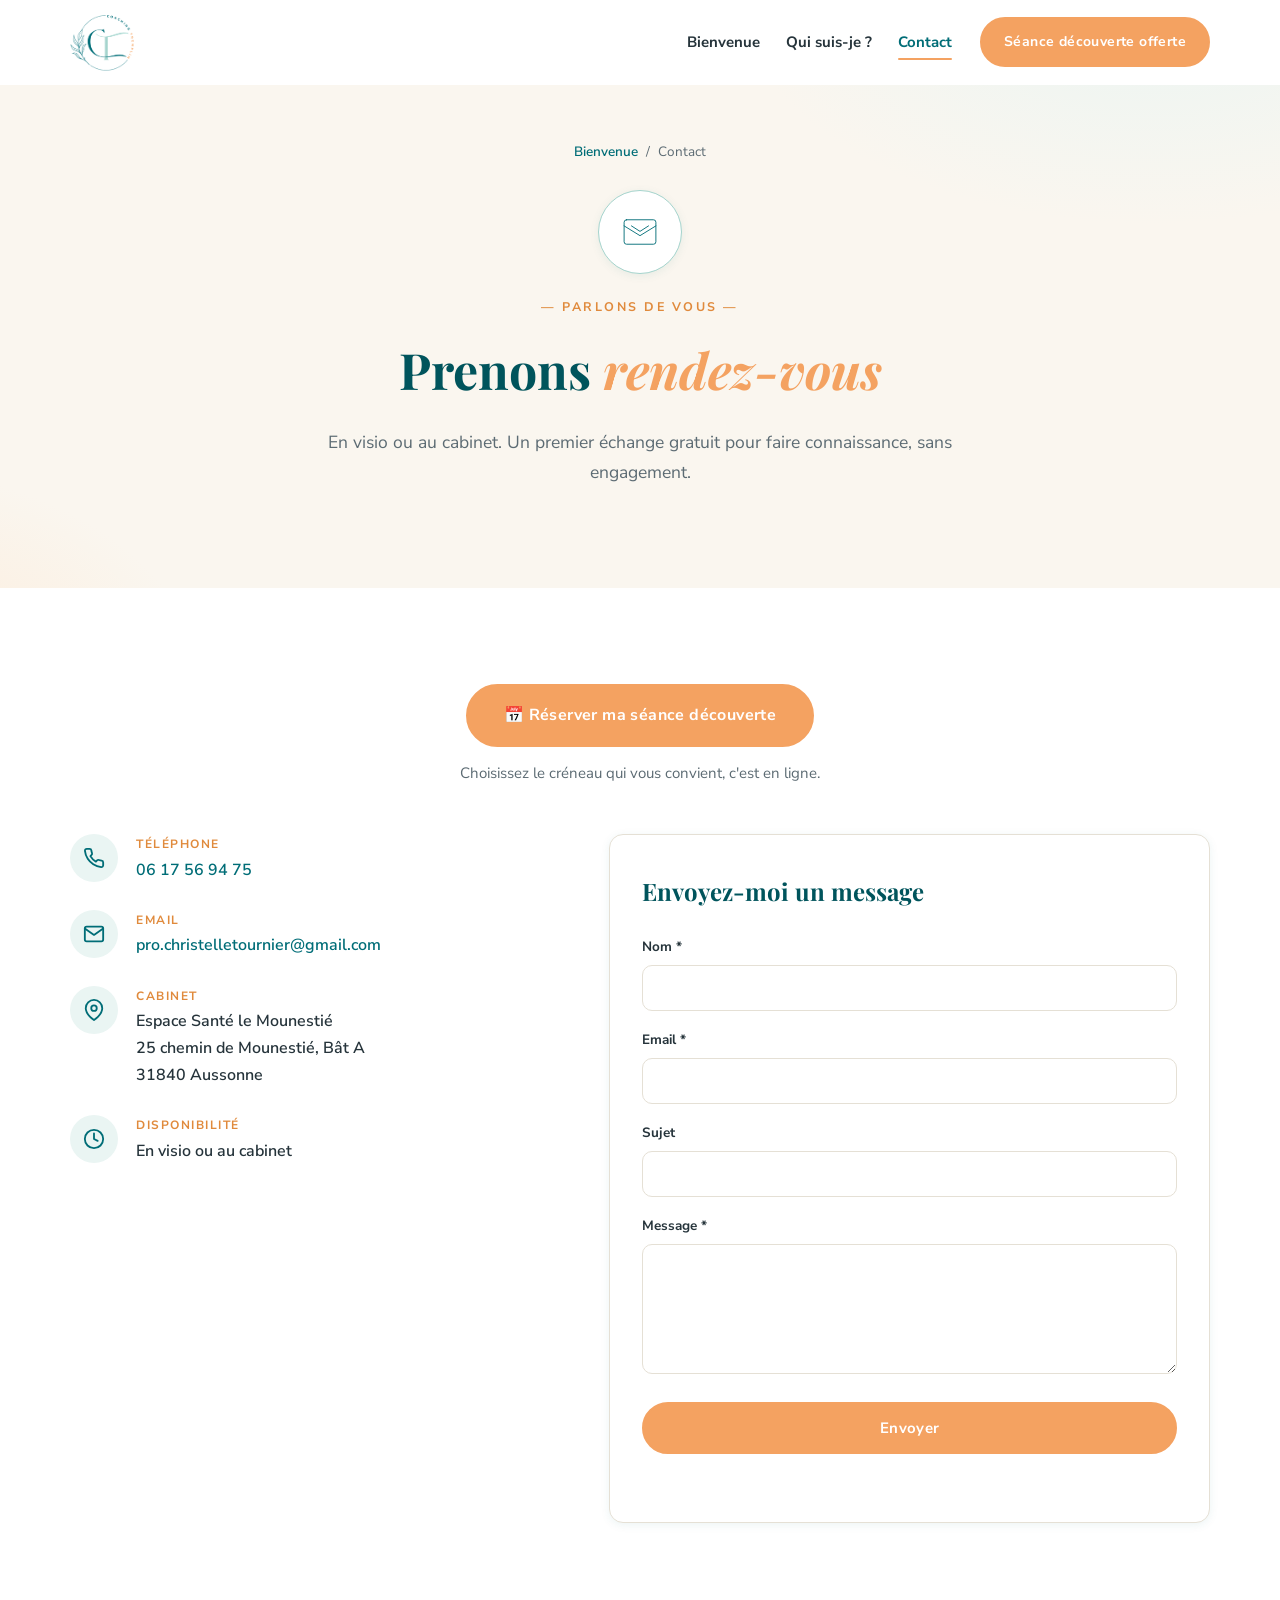
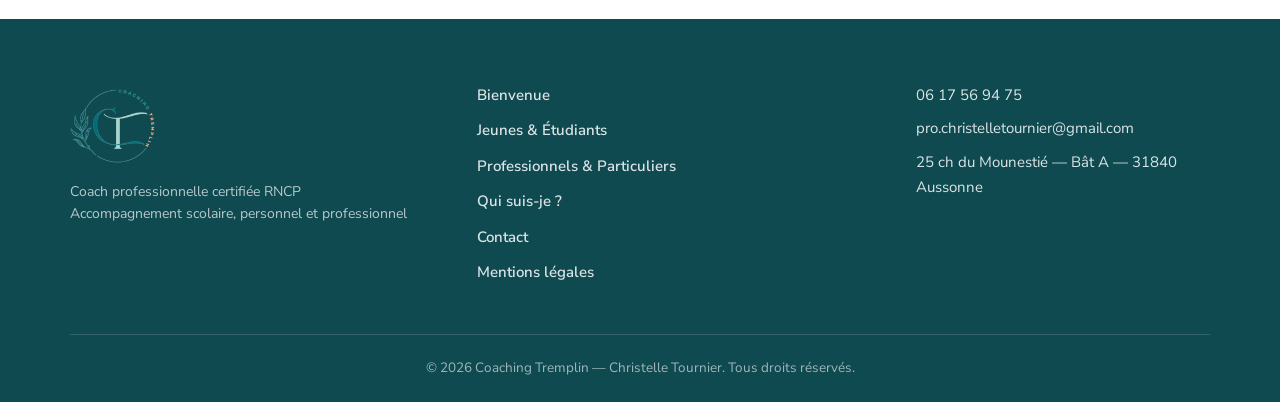
==== contact.html @ 3788119f "Add files via upload" ====
<!DOCTYPE html>
<html lang="fr">
<head>
    <meta charset="UTF-8">
    <meta name="viewport" content="width=device-width, initial-scale=1.0">
    <title>Contact — Coaching Tremplin</title>
    <meta name="description" content="Contactez Christelle Tournier, coach professionnelle certifiée EMCC : téléphone, email, cabinet à Aussonne (Espace Santé le Mounestié) ou visio. Séance découverte gratuite de 30 min.">
    <link rel="stylesheet" href="css/style.css">
    <link rel="preconnect" href="https://fonts.googleapis.com">
    <link rel="preconnect" href="https://fonts.gstatic.com" crossorigin>
    <link href="https://fonts.googleapis.com/css2?family=Playfair+Display:ital,wght@0,400;0,600;0,700;1,400&family=Great+Vibes&family=Nunito+Sans:wght@300;400;600;700&display=swap" rel="stylesheet">
    <link rel="icon" type="image/png" href="images/logo.png">
</head>
<body>

    <!-- ===== HEADER ===== -->
    <header class="header" id="header">
        <div class="container header__inner">
            <a href="index.html" class="header__logo">
                <img src="images/logo.png" alt="Logo Coaching Tremplin" class="header__logo-img">
            </a>
            <nav class="nav" id="nav" aria-label="Navigation principale">
                <ul class="nav__list">
                    <li><a href="index.html" class="nav__link">Bienvenue</a></li>
                    <!--
                    <li class="nav__item has-dropdown">
                        <a href="#" class="nav__link nav__link--dd" aria-haspopup="true">Accompagnements ▾</a>
                        <ul class="dropdown">
                            <li><a href="jeunes-etudiants.html" class="dropdown__link">Jeunes &amp; Étudiants</a></li>
                            <li><a href="professionnels-particuliers.html" class="dropdown__link">Professionnels &amp; Particuliers</a></li>
                        </ul>
                    </li>
                    -->
                    <li><a href="index.html#apropos" class="nav__link">Qui suis-je ?</a></li>
                    <li><a href="contact.html" class="nav__link nav__link--active">Contact</a></li>
                </ul>
                <a href="https://calendly.com/christelletournier-accompagnement/seance-decouverte" class="btn btn--primary nav__cta" target="_blank" rel="noopener">Séance découverte offerte</a>
            </nav>
            <button class="header__burger" id="burger" aria-label="Menu">
                <span></span><span></span><span></span>
            </button>
        </div>
    </header>

    <!-- ===== PAGE HERO ===== -->
    <section class="page-hero">
        <div class="container">
            <nav class="breadcrumbs" aria-label="Vous êtes ici">
                <a href="index.html">Bienvenue</a>
                <span>/</span>
                <span>Contact</span>
            </nav>
            <div class="page-hero__icon">
                <svg viewBox="0 0 72 72" fill="none" stroke="currentColor" stroke-width="1.5" stroke-linecap="round" stroke-linejoin="round">
                    <path d="M22 26l14 9 14-9"/>
                    <rect x="10" y="16" width="52" height="40" rx="4"/>
                    <path d="M10 26l26 16 26-16"/>
                </svg>
            </div>
            <p class="page-hero__label">— Parlons de vous —</p>
            <h1 class="page-hero__title">Prenons <em>rendez-vous</em></h1>
            <p class="page-hero__subtitle">
                En visio ou au cabinet. Un premier échange gratuit pour faire connaissance, sans engagement.
            </p>
        </div>
    </section>

    <!-- ===== CONTACT ===== -->
    <section class="contact section">
        <div class="container">
            <div style="text-align:center;margin-bottom:48px">
                <a href="https://calendly.com/christelletournier-accompagnement/seance-decouverte" class="btn btn--primary btn--lg" target="_blank" rel="noopener">📅 Réserver ma séance découverte</a>
                <p class="contact__hint">Choisissez le créneau qui vous convient, c'est en ligne.</p>
            </div>

            <div class="contact__grid">
                <div class="contact__info">
                    <div class="contact__item">
                        <div class="contact__icon">
                            <svg viewBox="0 0 24 24" fill="none" stroke="currentColor" stroke-width="2" stroke-linecap="round" stroke-linejoin="round">
                                <path d="M22 16.92v3a2 2 0 0 1-2.18 2 19.8 19.8 0 0 1-8.63-3.07 19.5 19.5 0 0 1-6-6 19.8 19.8 0 0 1-3.07-8.67A2 2 0 0 1 4.11 2h3a2 2 0 0 1 2 1.72 12.8 12.8 0 0 0 .7 2.81 2 2 0 0 1-.45 2.11L8.09 9.91a16 16 0 0 0 6 6l1.27-1.27a2 2 0 0 1 2.11-.45 12.8 12.8 0 0 0 2.81.7A2 2 0 0 1 22 16.92z"/>
                            </svg>
                        </div>
                        <div>
                            <p class="contact__label">Téléphone</p>
                            <p class="contact__value"><a href="tel:+33617569475">06 17 56 94 75</a></p>
                        </div>
                    </div>
                    <div class="contact__item">
                        <div class="contact__icon">
                            <svg viewBox="0 0 24 24" fill="none" stroke="currentColor" stroke-width="2" stroke-linecap="round" stroke-linejoin="round">
                                <path d="M4 4h16c1.1 0 2 .9 2 2v12c0 1.1-.9 2-2 2H4c-1.1 0-2-.9-2-2V6c0-1.1.9-2 2-2z"/>
                                <polyline points="22,6 12,13 2,6"/>
                            </svg>
                        </div>
                        <div>
                            <p class="contact__label">Email</p>
                            <p class="contact__value"><a href="mailto:pro.christelletournier@gmail.com">pro.christelletournier@gmail.com</a></p>
                        </div>
                    </div>
                    <div class="contact__item">
                        <div class="contact__icon">
                            <svg viewBox="0 0 24 24" fill="none" stroke="currentColor" stroke-width="2" stroke-linecap="round" stroke-linejoin="round">
                                <path d="M21 10c0 7-9 13-9 13s-9-6-9-13a9 9 0 0 1 18 0z"/>
                                <circle cx="12" cy="10" r="3"/>
                            </svg>
                        </div>
                        <div>
                            <p class="contact__label">Cabinet</p>
                            <p class="contact__value">Espace Santé le Mounestié</p>
                            <p class="contact__value">25 chemin de Mounestié, Bât A</p>
                            <p class="contact__value">31840 Aussonne</p>
                        </div>
                    </div>
                    <div class="contact__item">
                        <div class="contact__icon">
                            <svg viewBox="0 0 24 24" fill="none" stroke="currentColor" stroke-width="2" stroke-linecap="round" stroke-linejoin="round">
                                <circle cx="12" cy="12" r="10"/>
                                <path d="M12 6v6l4 2"/>
                            </svg>
                        </div>
                        <div>
                            <p class="contact__label">Disponibilité</p>
                            <p class="contact__value">En visio ou au cabinet</p>
                        </div>
                    </div>
                </div>

                <form class="contact__form" id="contactForm" novalidate>
                    <h3 class="form__title">Envoyez-moi un message</h3>
                    <div class="form__group">
                        <label for="name" class="form__label">Nom *</label>
                        <input type="text" id="name" class="form__input" required>
                    </div>
                    <div class="form__group">
                        <label for="email" class="form__label">Email *</label>
                        <input type="email" id="email" class="form__input" required>
                    </div>
                    <div class="form__group">
                        <label for="subject" class="form__label">Sujet</label>
                        <input type="text" id="subject" class="form__input">
                    </div>
                    <div class="form__group">
                        <label for="message" class="form__label">Message *</label>
                        <textarea id="message" class="form__textarea" rows="5" required></textarea>
                    </div>
                    <button type="submit" class="btn btn--primary btn--full">Envoyer</button>
                    <p class="form__footnote" id="formMessage"></p>
                </form>
            </div>
        </div>
    </section>

    <!-- ===== FOOTER ===== -->
    <footer class="footer">
        <div class="container footer__inner">
            <div class="footer__brand">
                <img src="images/logo.png" alt="Logo Coaching Tremplin" class="footer__logo">
                <p class="footer__tag">Coach professionnelle certifiée RNCP<br>Accompagnement scolaire, personnel et professionnel</p>
            </div>
            <nav class="footer__nav" aria-label="Navigation pied de page">
                <a href="index.html">Bienvenue</a>
                <a href="jeunes-etudiants.html">Jeunes &amp; Étudiants</a>
                <a href="professionnels-particuliers.html">Professionnels &amp; Particuliers</a>
                <a href="index.html#apropos">Qui suis-je ?</a>
                <a href="contact.html">Contact</a>
                <a href="mentions-legales.html">Mentions légales</a>
            </nav>
            <div class="footer__contact">
                <p><a href="tel:+33617569475">06 17 56 94 75</a></p>
                <p><a href="mailto:pro.christelletournier@gmail.com">pro.christelletournier@gmail.com</a></p>
                <p>25 ch du Mounestié — Bât A — 31840 Aussonne</p>
            </div>
        </div>
        <div class="container footer__bottom">
            <p class="footer__copy">© 2026 Coaching Tremplin — Christelle Tournier. Tous droits réservés.</p>
        </div>
    </footer>

    <script src="js/script.js"></script>
</body>
</html>
---- css/style.css ----
/* ============================================
   Coaching Tremplin — Christelle Tournier
   v2 — Identité de marque (logo + signature email)
   Palette: teal #006D77 · peach #F4A261 · mint #A5D4CD
   Typo: Playfair Display (serif) + Great Vibes (script) + Nunito Sans (sans)
   ============================================ */

:root {
    --teal: #006D77;
    --teal-dark: #00545C;
    --teal-soft: #E3F1EF;
    --peach: #F4A261;
    --peach-dark: #E08A3C;
    --peach-soft: #FDEBD8;
    --mint: #A5D4CD;
    --mint-soft: #EAF5F3;
    --cream: #FAF6EF;
    --white: #FFFFFF;
    --ink: #26343B;
    --muted: #5C6B73;
    --border: #E5E0D5;

    --font-serif: 'Playfair Display', Georgia, serif;
    --font-script: 'Great Vibes', cursive;
    --font-sans: 'Nunito Sans', 'Inter', Arial, sans-serif;

    --shadow-sm: 0 2px 10px rgba(0, 109, 119, 0.08);
    --shadow-md: 0 8px 30px rgba(0, 109, 119, 0.12);
    --radius: 14px;
}

/* ---------- Reset / Base ---------- */
*, *::before, *::after { box-sizing: border-box; margin: 0; padding: 0; }

html { scroll-behavior: smooth; }

body {
    font-family: var(--font-sans);
    font-size: 17px;
    line-height: 1.7;
    color: var(--ink);
    background: var(--white);
    -webkit-font-smoothing: antialiased;
}

img { max-width: 100%; display: block; }
a { color: var(--teal); text-decoration: none; transition: color .2s ease; }
a:hover { color: var(--peach-dark); }
ul { list-style: none; }

.container {
    width: min(1140px, 92%);
    margin-inline: auto;
}

.section { padding: 96px 0; }
.section--cream { background: var(--cream); }

/* ---------- Typographie de section ---------- */
.section__kicker {
    font-size: 13px;
    font-weight: 700;
    letter-spacing: 3px;
    text-transform: uppercase;
    color: var(--peach-dark);
    margin-bottom: 12px;
}

.section__title {
    font-family: var(--font-serif);
    font-size: clamp(30px, 4vw, 42px);
    font-weight: 600;
    line-height: 1.25;
    color: var(--teal-dark);
    margin-bottom: 16px;
    text-align: center;
}

.section__title--left { text-align: left; }

.section__title--big {
    font-family: var(--font-serif);
    font-size: clamp(26px, 3.4vw, 38px);
    font-weight: 600;
    line-height: 1.3;
    color: var(--teal-dark);
    margin-bottom: 16px;
    text-align: center;
}

.section__desc {
    max-width: 720px;
    margin: 0 auto 40px;
    text-align: center;
    color: var(--muted);
}

.accent, .section__title em, .section__title--big .accent {
    font-style: italic;
    color: var(--peach);
}

/* ---------- Boutons ---------- */
.btn {
    display: inline-block;
    padding: 14px 28px;
    border-radius: 999px;
    font-family: var(--font-sans);
    font-size: 15px;
    font-weight: 700;
    letter-spacing: .4px;
    text-align: center;
    cursor: pointer;
    border: 2px solid transparent;
    transition: all .25s ease;
}

.btn--primary {
    background: var(--peach);
    color: var(--white);
    border-color: var(--peach);
}
.btn--primary:hover { background: var(--peach-dark); border-color: var(--peach-dark); color: var(--white); transform: translateY(-2px); box-shadow: 0 8px 20px rgba(244, 162, 97, .35); }

.btn--outline {
    background: transparent;
    color: var(--teal);
    border-color: var(--teal);
}
.btn--outline:hover { background: var(--teal); color: var(--white); transform: translateY(-2px); }

.btn--ghost {
    background: transparent;
    color: var(--teal-dark);
    border-color: var(--teal);
}
.btn--ghost:hover { background: var(--mint-soft); color: var(--peach-dark); border-color: var(--peach-dark); }

.btn--light {
    background: var(--white);
    color: var(--teal-dark);
    border-color: var(--white);
}
.btn--light:hover { background: var(--peach); border-color: var(--peach); color: var(--white); transform: translateY(-2px); }

.btn--lg { padding: 16px 36px; font-size: 16px; }
.btn--full { width: 100%; }

/* ---------- Badges ---------- */
.badge {
    display: inline-block;
    padding: 8px 16px;
    border-radius: 999px;
    background: var(--mint-soft);
    color: var(--teal-dark);
    font-size: 14px;
    font-weight: 600;
    border: 1px solid var(--mint);
}

/* ============================================
   HEADER / NAV
   ============================================ */
.header {
    position: sticky;
    top: 0;
    z-index: 100;
    background: rgba(255, 255, 255, .96);
    backdrop-filter: blur(8px);
    border-bottom: 1px solid transparent;
    transition: box-shadow .3s ease, border-color .3s ease;
}

.header--scrolled {
    border-bottom-color: var(--border);
    box-shadow: 0 4px 20px rgba(38, 52, 59, .06);
}

.header__inner {
    display: flex;
    align-items: center;
    justify-content: space-between;
    gap: 24px;
    height: 84px;
}

.header__logo-img { height: 64px; width: auto; }

.nav {
    display: flex;
    align-items: center;
    gap: 28px;
}

.nav__list {
    display: flex;
    align-items: center;
    gap: 26px;
}

.nav__link {
    position: relative;
    font-size: 15px;
    font-weight: 700;
    color: var(--ink);
    padding: 8px 0;
}
.nav__link:hover { color: var(--teal); }
.nav__link--active { color: var(--teal); }
.nav__link--active::after {
    content: '';
    position: absolute;
    left: 0; right: 0; bottom: 0;
    height: 2px;
    border-radius: 2px;
    background: var(--peach);
}

/* Dropdown */
.nav__item { position: relative; }
.dropdown {
    position: absolute;
    top: 100%;
    left: 50%;
    transform: translateX(-50%) translateY(8px);
    min-width: 260px;
    background: var(--white);
    border: 1px solid var(--border);
    border-radius: 12px;
    box-shadow: var(--shadow-md);
    padding: 10px;
    opacity: 0;
    visibility: hidden;
    transition: all .25s ease;
    z-index: 50;
}
.has-dropdown:hover .dropdown,
.has-dropdown:focus-within .dropdown {
    opacity: 1;
    visibility: visible;
    transform: translateX(-50%) translateY(4px);
}
.dropdown__link {
    display: block;
    padding: 10px 14px;
    border-radius: 8px;
    font-size: 15px;
    font-weight: 600;
    color: var(--ink);
}
.dropdown__link:hover { background: var(--mint-soft); color: var(--teal); }

.nav__cta { padding: 11px 22px; font-size: 14px; }

/* Burger */
.header__burger {
    display: none;
    flex-direction: column;
    gap: 5px;
    background: none;
    border: none;
    cursor: pointer;
    padding: 6px;
}
.header__burger span {
    width: 26px;
    height: 2.5px;
    background: var(--teal);
    border-radius: 3px;
    transition: all .3s ease;
}
.header__burger.active span:nth-child(1) { transform: translateY(7.5px) rotate(45deg); }
.header__burger.active span:nth-child(2) { opacity: 0; }
.header__burger.active span:nth-child(3) { transform: translateY(-7.5px) rotate(-45deg); }

/* ============================================
   HERO
   ============================================ */
.hero {
    position: relative;
    padding: 72px 0 96px;
    background:
        radial-gradient(900px 500px at 85% -10%, var(--mint-soft) 0%, transparent 60%),
        radial-gradient(700px 500px at -10% 110%, var(--peach-soft) 0%, transparent 55%),
        var(--cream);
    overflow: hidden;
}

.hero__inner {
    display: grid;
    grid-template-columns: 1.15fr .85fr;
    align-items: center;
    gap: 56px;
}

.hero__location {
    grid-column: 1 / -1;
    text-align: center;
    font-family: var(--font-serif);
    font-size: clamp(30px, 4vw, 42px);
    font-weight: 600;
    color: var(--teal-dark);
    margin-top: 24px;
}

.hero__script {
    font-family: var(--font-script);
    font-size: clamp(44px, 6vw, 64px);
    color: var(--peach);
    line-height: 1.1;
    margin-bottom: 4px;
}

.hero__title {
    font-family: var(--font-serif);
    font-size: clamp(38px, 5.4vw, 58px);
    font-weight: 700;
    line-height: 1.12;
    color: var(--teal-dark);
    margin-bottom: 20px;
}
.hero__title em { font-style: italic; color: var(--peach); }

.hero__lead {
    font-size: 18px;
    color: var(--muted);
    margin-bottom: 18px;
}

.hero__slogan {
    font-size: 12.5px;
    font-weight: 700;
    letter-spacing: 2.5px;
    text-transform: uppercase;
    color: var(--teal);
    margin-bottom: 30px;
}

.hero__actions { display: flex; flex-wrap: wrap; gap: 14px; margin-bottom: 34px; }

.hero__badges { display: flex; flex-wrap: wrap; gap: 10px; }

/* Photo */
.hero__photo-wrap { position: relative; display: flex; justify-content: center; padding-top: 48px; }
.hero__photo-frame {
    position: relative;
    width: min(342px, 90%);
    aspect-ratio: 4 / 5;
    border-radius: 190px 190px 24px 24px;
    overflow: hidden;
    border: 8px solid var(--white);
    outline: 2px solid var(--mint);
    box-shadow: var(--shadow-md);
    background: var(--mint-soft);
}
.hero__photo {
    width: 100%;
    height: 100%;
    object-fit: cover;
    object-position: center 35%;
}

/* Branches décoratives */
.hero__branch { position: absolute; pointer-events: none; }
.hero__branch--tl { top: 8px; left: 12px; width: 170px; }
.hero__branch--br { bottom: -30px; right: -26px; width: 170px; opacity: .9; }

/* ============================================
    INTRO
    ============================================ */
.intro { text-align: center; }
.intro .section__desc { margin-bottom: 30px; }

.role-intro {
    display: flex;
    justify-content: center;
    margin-top: 1em;
}

.role-callout {
    margin-top: 1.5em;
}

.role-badge {
    flex-shrink: 0;
    display: inline-flex;
    align-items: center;
    gap: 0.4em;
    font-family: var(--font-serif);
    font-size: clamp(30px, 4vw, 42px);
    font-weight: 600;
    color: var(--teal-dark);
    white-space: nowrap;
}

.role-badge__arrow {
    font-size: 1.6em;
    line-height: 1;
    color: #2D9E75;
}

.role-callout__text {
    max-width: 720px;
    margin: 0 auto;
    color: var(--muted);
    text-align: left;
}

.role-list {
    list-style: disc inside;
    margin: 0 0 1.5em;
    padding: 0;
}

.role-list li {
    margin-bottom: 0.8em;
    line-height: 1.7;
}

.role-callout__text p {
    margin: 0 0 0.5em;
}

.role-callout__text p:last-child {
    margin-bottom: 1.5em;
}

/* ============================================
   SERVICES
   ============================================ */
.services__grid {
    display: grid;
    grid-template-columns: repeat(4, 1fr);
    gap: 28px;
    margin-top: 44px;
}

.service-card {
    background: var(--white);
    border: 1px solid var(--border);
    border-radius: var(--radius);
    padding: 36px 30px;
    display: flex;
    flex-direction: column;
    box-shadow: var(--shadow-sm);
    transition: transform .3s ease, box-shadow .3s ease, border-color .3s ease;
}
.service-card:hover {
    transform: translateY(-6px);
    box-shadow: var(--shadow-md);
    border-color: var(--mint);
}

.service-card--highlight {
    border: 2px solid var(--peach);
    background: linear-gradient(180deg, var(--peach-soft), var(--white) 45%);
}

.service-card__icon {
    width: 64px;
    height: 64px;
    border-radius: 50%;
    background: var(--mint-soft);
    color: var(--teal);
    display: flex;
    align-items: center;
    justify-content: center;
    margin-bottom: 22px;
}
.service-card__icon svg { width: 34px; height: 34px; }
.service-card--highlight .service-card__icon { background: var(--peach-soft); color: var(--peach-dark); }

.service-card__title {
    font-family: var(--font-serif);
    font-size: 22px;
    font-weight: 700;
    color: var(--teal-dark);
    margin-bottom: 6px;
}

.service-card__slogan {
    font-size: 13px;
    font-weight: 700;
    letter-spacing: 1.5px;
    text-transform: uppercase;
    color: var(--peach-dark);
    margin-bottom: 14px;
}

.service-card__text { color: var(--muted); font-size: 15.5px; margin-bottom: 22px; flex-grow: 1; }

.service-card__link {
    font-weight: 700;
    font-size: 15px;
    color: var(--teal);
}
.service-card__link:hover { color: var(--peach-dark); }

/* ============================================
   ABOUT
   ============================================ */
.about__inner {
    display: flex;
    flex-direction: column;
    align-items: center;
    gap: 0;
    text-align: center;
    position: relative;
    overflow: hidden;
    padding: 40px 0;
}

.about__card {
    background: var(--white);
    border: 1px solid var(--mint);
    border-radius: var(--radius);
    box-shadow: var(--shadow-md);
    padding: 36px 32px;
    text-align: center;
    max-width: 380px;
    margin-inline: auto;
}

.about__card-logo { width: 96px; height: auto; margin: 0 auto 16px; }

.about__card-name {
    font-family: var(--font-serif);
    font-size: 24px;
    font-weight: 700;
    color: var(--teal-dark);
}

.about__card-role {
    font-size: 13px;
    font-weight: 700;
    letter-spacing: 1.5px;
    text-transform: uppercase;
    color: var(--peach-dark);
    margin-top: 4px;
}

.about__card-sep {
    border: none;
    border-top: 1px solid var(--border);
    margin: 18px 0;
}

.about__card-line { color: var(--muted); font-size: 15px; margin-bottom: 6px; }
.about__card-line a { color: var(--teal); font-weight: 600; }
.about__card-line a:hover { color: var(--peach-dark); }

.about__role {
    font-family: var(--font-serif);
    font-style: italic;
    font-size: 19px;
    color: var(--peach-dark);
    margin-bottom: 18px;
}

.about__text p { margin-bottom: 16px; color: var(--muted); text-align: center; }
.about__text strong { color: var(--ink); }

.about__signature {
    font-family: var(--font-script);
    font-size: 34px;
    color: var(--teal);
    margin: 8px 0 24px !important;
    text-align: center;
}

/* Accordion */
.accordion {
    margin-top: 32px;
}

.accordion__item {
    border: 1px solid var(--border);
    border-radius: var(--radius);
    margin-bottom: 12px;
    overflow: hidden;
    background: var(--white);
    box-shadow: var(--shadow-sm);
}

.accordion__header {
    width: 100%;
    padding: 20px 28px;
    text-align: left;
    font-family: var(--font-serif);
    font-size: 20px;
    font-weight: 600;
    color: var(--teal-dark);
    background: var(--mint-soft);
    border: none;
    cursor: pointer;
    display: flex;
    justify-content: space-between;
    align-items: center;
    transition: color .2s ease, background .2s ease;
}
.accordion__header:hover { color: var(--peach-dark); background: var(--mint); }

.accordion__icon {
    font-size: 28px;
    color: var(--peach);
    transition: transform .3s ease;
}

.accordion__item--open .accordion__header .accordion__icon,
.accordion__header[aria-expanded="true"] .accordion__icon {
    transform: rotate(45deg);
}

.accordion__content {
    max-height: 0;
    overflow: hidden;
    transition: max-height .3s ease;
    padding: 0 28px;
}

.accordion__item--open .accordion__content {
    max-height: 1000px;
    padding: 24px 28px;
}

.accordion__content p {
    margin-bottom: 16px;
    color: var(--muted);
    font-size: 16px;
    line-height: 1.7;
}

.accordion__content p:last-child {
    margin-bottom: 0;
}

.accordion__content .parcours-text {
    font-size: 15.5px;
    line-height: 1.8;
    color: var(--muted);
    text-align: justify;
    text-justify: inter-word;
}

.accordion__content .parcours-text p {
    margin-bottom: 1em;
}

.accordion__content .parcours-text p:last-child {
    margin-bottom: 0;
}

.about__quote {
    font-family: var(--font-serif);
    font-size: 15.5px;
    color: var(--muted);
    margin: 0 0 12px;
    padding: 12px 20px;
    border-left: 3px solid var(--peach);
    background: var(--mint-soft);
}

.role-list {
    list-style: disc inside;
    margin: 0;
    padding: 0;
}

.role-list li {
    margin-bottom: 0.6em;
    line-height: 1.6;
}

.role-list li:last-child {
    margin-bottom: 0;
}

/* Arborescence */
.arborescence {
    display: flex;
    align-items: center;
    gap: 40px;
    margin: 40px auto;
    max-width: 1300px;
    justify-content: center;
}

.arborescence__center {
    flex-shrink: 0;
    display: flex;
    justify-content: center;
    align-items: center;
    z-index: 2;
}

.arborescence__photo {
    width: min(308px, 35.2vw);
    aspect-ratio: 1;
    object-fit: cover;
    border-radius: 50%;
    box-shadow: var(--shadow-md);
}

.arborescence__branch {
    display: flex;
    flex-direction: column;
    gap: 16px;
    width: 100%;
    max-width: 480px;
}

.arborescence__branch .accordion__item {
    width: 100%;
    margin-bottom: 0;
}

/* ============================================
   VALEURS
   ============================================ */
.values__grid {
    display: grid;
    grid-template-columns: repeat(4, 1fr);
    gap: 24px;
    margin-top: 44px;
}

.value-card {
    background: var(--white);
    border: 1px solid var(--border);
    border-radius: var(--radius);
    padding: 32px 26px;
    text-align: center;
    transition: transform .3s ease, box-shadow .3s ease;
}
.value-card:hover { transform: translateY(-5px); box-shadow: var(--shadow-md); }

.value-card__icon { font-size: 26px; display: block; margin-bottom: 16px; }
.value-card__text { color: var(--muted); font-size: 15.5px; }

/* ============================================
   CABINET
   ============================================ */
.cabinet__inner {
    display: grid;
    grid-template-columns: 1.2fr .8fr;
    gap: 48px;
    align-items: start;
    margin-top: 44px;
}

.cabinet__text p { color: var(--muted); margin-bottom: 20px; }

.cabinet__list {
    margin: 0 0 28px;
    display: grid;
    gap: 10px;
}
.cabinet__list li {
    padding-left: 26px;
    position: relative;
    color: var(--muted);
}
.cabinet__list li::before {
    content: '';
    position: absolute;
    left: 0; top: 10px;
    width: 10px; height: 10px;
    border-radius: 50%;
    background: var(--mint);
}
.cabinet__list strong { color: var(--ink); }

.cabinet__card {
    background: var(--teal-dark);
    color: var(--white);
    border-radius: var(--radius);
    padding: 36px 32px;
    box-shadow: var(--shadow-md);
    position: relative;
    overflow: hidden;
}
.cabinet__card::after {
    content: '';
    position: absolute;
    right: -40px; top: -40px;
    width: 140px; height: 140px;
    border-radius: 50%;
    border: 22px solid rgba(165, 212, 205, .18);
}
.cabinet__card-head { margin-bottom: 14px; }
.cabinet__card-name {
    font-family: var(--font-serif);
    font-size: 21px;
    font-weight: 700;
    color: var(--peach);
}
.cabinet__card-line { color: rgba(255,255,255,.92); font-size: 15.5px; margin-bottom: 4px; }
.cabinet__card-line a { color: var(--white); }
.cabinet__card-line a:hover { color: var(--peach); }
.cabinet__card-sep { border: none; border-top: 1px solid rgba(255,255,255,.25); margin: 18px 0; }

/* ============================================
   CTA BANNER
   ============================================ */
.cta-banner {
    background: linear-gradient(135deg, var(--teal) 0%, var(--teal-dark) 100%);
    padding: 80px 0;
    text-align: center;
    position: relative;
    overflow: hidden;
}
.cta-banner__script {
    font-family: var(--font-script);
    font-size: 42px;
    color: var(--peach);
    margin-bottom: 6px;
}
.cta-banner h2 {
    font-family: var(--font-serif);
    font-size: clamp(30px, 4vw, 42px);
    color: var(--white);
    font-weight: 600;
    margin-bottom: 12px;
}
.cta-banner h2 em { font-style: italic; color: var(--peach); }
.cta-banner p { color: rgba(255,255,255,.85); margin-bottom: 28px; }

/* ============================================
   FOOTER
   ============================================ */
.footer { background: #0F4A51; color: rgba(255,255,255,.85); padding: 64px 0 0; }
.footer__inner {
    display: grid;
    grid-template-columns: 1.1fr 1.2fr .9fr;
    gap: 48px;
    padding-bottom: 48px;
}
.footer__logo { height: 84px; width: auto; margin-bottom: 14px; }
.footer__tag { font-size: 14px; color: rgba(255,255,255,.7); line-height: 1.6; }
.footer__nav { display: grid; gap: 10px; align-content: start; }
.footer__nav a { color: rgba(255,255,255,.85); font-size: 15px; font-weight: 600; }
.footer__nav a:hover { color: var(--peach); }
.footer__contact p { font-size: 15px; margin-bottom: 8px; }
.footer__contact a { color: rgba(255,255,255,.85); }
.footer__contact a:hover { color: var(--peach); }
.footer__bottom {
    border-top: 1px solid rgba(255,255,255,.15);
    padding: 22px 0;
}
.footer__copy { font-size: 13.5px; color: rgba(255,255,255,.6); text-align: center; }

/* ============================================
   PAGE HERO (sous-pages)
   ============================================ */
.page-hero {
    background:
        radial-gradient(700px 400px at 90% -20%, var(--mint-soft) 0%, transparent 60%),
        radial-gradient(600px 400px at -10% 120%, var(--peach-soft) 0%, transparent 55%),
        var(--cream);
    padding: 56px 0 72px;
    text-align: center;
}
.page-hero--short { padding: 48px 0 56px; }

.breadcrumbs {
    display: flex;
    justify-content: center;
    gap: 8px;
    font-size: 13.5px;
    color: var(--muted);
    margin-bottom: 26px;
}
.breadcrumbs a { color: var(--teal); font-weight: 600; }
.breadcrumbs a:hover { color: var(--peach-dark); }

.page-hero__icon {
    width: 84px;
    height: 84px;
    margin: 0 auto 22px;
    border-radius: 50%;
    background: var(--white);
    color: var(--teal);
    display: flex;
    align-items: center;
    justify-content: center;
    border: 1px solid var(--mint);
    box-shadow: var(--shadow-sm);
}
.page-hero__icon svg { width: 44px; height: 44px; }

.page-hero__label {
    font-size: 12.5px;
    font-weight: 700;
    letter-spacing: 2.5px;
    text-transform: uppercase;
    color: var(--peach-dark);
    margin-bottom: 10px;
}

.page-hero__title {
    font-family: var(--font-serif);
    font-size: clamp(34px, 4.6vw, 50px);
    font-weight: 700;
    color: var(--teal-dark);
    margin-bottom: 16px;
}
.page-hero__title em { font-style: italic; color: var(--peach); }

.page-hero__subtitle {
    max-width: 640px;
    margin: 0 auto 28px;
    color: var(--muted);
    font-size: 17.5px;
}

/* ============================================
   OFFRE DÉTAILLÉE (sous-pages)
   ============================================ */
.offer-section { padding: 88px 0; }
.offer-section--alt { background: var(--cream); }

.offer__grid {
    display: grid;
    grid-template-columns: repeat(3, 1fr);
    gap: 24px;
    margin-top: 40px;
}

.offer-card {
    background: var(--white);
    border: 1px solid var(--border);
    border-radius: var(--radius);
    padding: 30px 26px;
    transition: transform .3s ease, box-shadow .3s ease, border-color .3s ease;
}
.offer-card:hover { transform: translateY(-5px); box-shadow: var(--shadow-md); border-color: var(--mint); }

.offer-card__emoji { font-size: 30px; display: block; margin-bottom: 14px; }
.offer-card h3 {
    font-family: var(--font-serif);
    font-size: 19px;
    color: var(--teal-dark);
    margin-bottom: 10px;
}
.offer-card p { color: var(--muted); font-size: 15px; }

/* Approach box */
.approach-box {
    margin-top: 40px;
    background: var(--mint-soft);
    border-left: 4px solid var(--teal);
    border-radius: 0 12px 12px 0;
    padding: 26px 30px;
}
.approach-box__title {
    font-size: 12.5px;
    font-weight: 700;
    letter-spacing: 2px;
    text-transform: uppercase;
    color: var(--teal);
    margin-bottom: 10px;
}
.approach-box p { color: var(--muted); }

/* Info block */
.info-block {
    display: grid;
    grid-template-columns: 1.3fr .7fr;
    gap: 48px;
    align-items: center;
}
.info-block h3 {
    font-family: var(--font-serif);
    font-size: 26px;
    color: var(--teal-dark);
    margin-bottom: 14px;
}
.info-block h4 {
    font-size: 15px;
    font-weight: 700;
    letter-spacing: 1.5px;
    text-transform: uppercase;
    color: var(--peach-dark);
    margin: 22px 0 12px;
}
.info-block__content > p { color: var(--muted); }
.info-block__list { display: grid; gap: 10px; margin-bottom: 18px; }
.info-block__list li { padding-left: 26px; position: relative; color: var(--muted); }
.info-block__list li::before {
    content: '';
    position: absolute;
    left: 0; top: 10px;
    width: 10px; height: 10px;
    border-radius: 50%;
    background: var(--mint);
}
.info-block__list strong { color: var(--ink); }

.info-block__visual { display: flex; justify-content: center; }
.info-block__icon {
    width: 190px;
    height: 190px;
    border-radius: 50%;
    background: var(--white);
    color: var(--teal);
    display: flex;
    align-items: center;
    justify-content: center;
    border: 1px solid var(--mint);
    box-shadow: var(--shadow-sm);
}
.info-block__icon svg { width: 110px; height: 110px; }

/* ============================================
   CONTACT
   ============================================ */
.contact__hint { margin-top: 14px; color: var(--muted); font-size: 15px; }

.contact__grid {
    display: grid;
    grid-template-columns: .9fr 1.1fr;
    gap: 48px;
    align-items: start;
}

.contact__info { display: grid; gap: 26px; }
.contact__item { display: flex; gap: 18px; align-items: flex-start; }
.contact__icon {
    flex-shrink: 0;
    width: 48px;
    height: 48px;
    border-radius: 50%;
    background: var(--mint-soft);
    color: var(--teal);
    display: flex;
    align-items: center;
    justify-content: center;
}
.contact__icon svg { width: 22px; height: 22px; }
.contact__label {
    font-size: 12px;
    font-weight: 700;
    letter-spacing: 1.5px;
    text-transform: uppercase;
    color: var(--peach-dark);
    margin-bottom: 2px;
}
.contact__value { font-size: 16px; color: var(--ink); font-weight: 600; }
.contact__value a { color: var(--teal); }

.contact__form {
    background: var(--white);
    border: 1px solid var(--border);
    border-radius: var(--radius);
    box-shadow: var(--shadow-sm);
    padding: 36px 32px;
}
.form__title {
    font-family: var(--font-serif);
    font-size: 24px;
    color: var(--teal-dark);
    margin-bottom: 24px;
}
.form__group { margin-bottom: 18px; }
.form__label {
    display: block;
    font-size: 13.5px;
    font-weight: 700;
    color: var(--ink);
    margin-bottom: 6px;
}
.form__input, .form__textarea {
    width: 100%;
    padding: 12px 14px;
    border: 1.5px solid var(--border);
    border-radius: 10px;
    font-family: var(--font-sans);
    font-size: 15px;
    color: var(--ink);
    background: var(--white);
    transition: border-color .2s ease, box-shadow .2s ease;
}
.form__input:focus, .form__textarea:focus {
    outline: none;
    border-color: var(--teal);
    box-shadow: 0 0 0 3px var(--mint-soft);
}
.form__textarea { resize: vertical; min-height: 130px; }
.form__input--error { border-color: #D9534F !important; }
.form__footnote { margin-top: 12px; font-size: 14px; color: var(--muted); min-height: 20px; }
.form__footnote--error { color: #D9534F; }

/* ============================================
   MENTIONS LÉGALES
   ============================================ */
.legal__inner { max-width: 780px; }
.legal h2 {
    font-family: var(--font-serif);
    font-size: 22px;
    color: var(--teal-dark);
    margin: 34px 0 12px;
}
.legal h2:first-child { margin-top: 0; }
.legal p { color: var(--muted); margin-bottom: 14px; }
.legal__date { font-style: italic; margin-top: 40px; color: var(--muted); }

/* ============================================
   ANIMATIONS
   ============================================ */
.reveal {
    opacity: 0;
    transform: translateY(24px);
    transition: opacity .7s ease, transform .7s ease;
}
.reveal--visible { opacity: 1; transform: none; }

@media (prefers-reduced-motion: reduce) {
    .reveal { opacity: 1; transform: none; transition: none; }
    html { scroll-behavior: auto; }
}

/* ============================================
   RESPONSIVE
   ============================================ */
@media (max-width: 1024px) {
    .hero__inner { grid-template-columns: 1fr; text-align: center; gap: 48px; }
    .hero__actions, .hero__badges { justify-content: center; }
    .hero__photo-frame { width: min(320px, 80%); }
    .services__grid { grid-template-columns: 1fr 1fr; }
    .values__grid { grid-template-columns: 1fr 1fr; }
    .about__inner { grid-template-columns: 1fr; gap: 40px; text-align: center; }
    .about__photo { max-width: 340px; }
    .about__text .btn { margin-bottom: 8px; }
    .cabinet__inner { grid-template-columns: 1fr; }
    .cabinet__card { max-width: 480px; }
    .offer__grid { grid-template-columns: 1fr 1fr; }
    .info-block { grid-template-columns: 1fr; text-align: center; }
    .info-block__list { text-align: left; max-width: 480px; margin-inline: auto; }
    .contact__grid { grid-template-columns: 1fr; }
    .footer__inner { grid-template-columns: 1fr 1fr; }
}

@media (max-width: 860px) {
    .header__burger { display: flex; }
    .nav {
        position: fixed;
        inset: 84px 0 auto 0;
        flex-direction: column;
        align-items: stretch;
        gap: 0;
        background: var(--white);
        border-bottom: 1px solid var(--border);
        box-shadow: var(--shadow-md);
        padding: 18px 6% 26px;
        max-height: calc(100vh - 84px);
        overflow-y: auto;
        transform: translateY(-16px);
        opacity: 0;
        visibility: hidden;
        transition: all .3s ease;
    }
    .nav--open { transform: none; opacity: 1; visibility: visible; }
    .nav__list { flex-direction: column; align-items: stretch; gap: 6px; }
    .nav__link { display: block; padding: 12px 4px; font-size: 17px; }
    .nav__link--active::after { display: none; }
    .dropdown {
        position: static;
        transform: none;
        opacity: 1;
        visibility: visible;
        box-shadow: none;
        border: none;
        padding: 0 0 6px 14px;
        min-width: 0;
    }
    .nav__cta { margin-top: 14px; text-align: center; }
}

@media (max-width: 640px) {
    body { font-size: 16px; }
    .section { padding: 72px 0; }
    .hero { padding: 48px 0 72px; }
    .services__grid, .values__grid, .offer__grid { grid-template-columns: 1fr; }
    .footer__inner { grid-template-columns: 1fr; gap: 32px; }
    .btn { width: 100%; }
    .hero__actions .btn { width: 100%; }
    .cabinet__card { padding: 28px 24px; }
    .arborescence {
        flex-direction: column;
        gap: 24px;
    }
    .arborescence__branches {
        width: 100%;
    }
    .arborescence__photo {
        width: min(220px, 50%);
    }
}
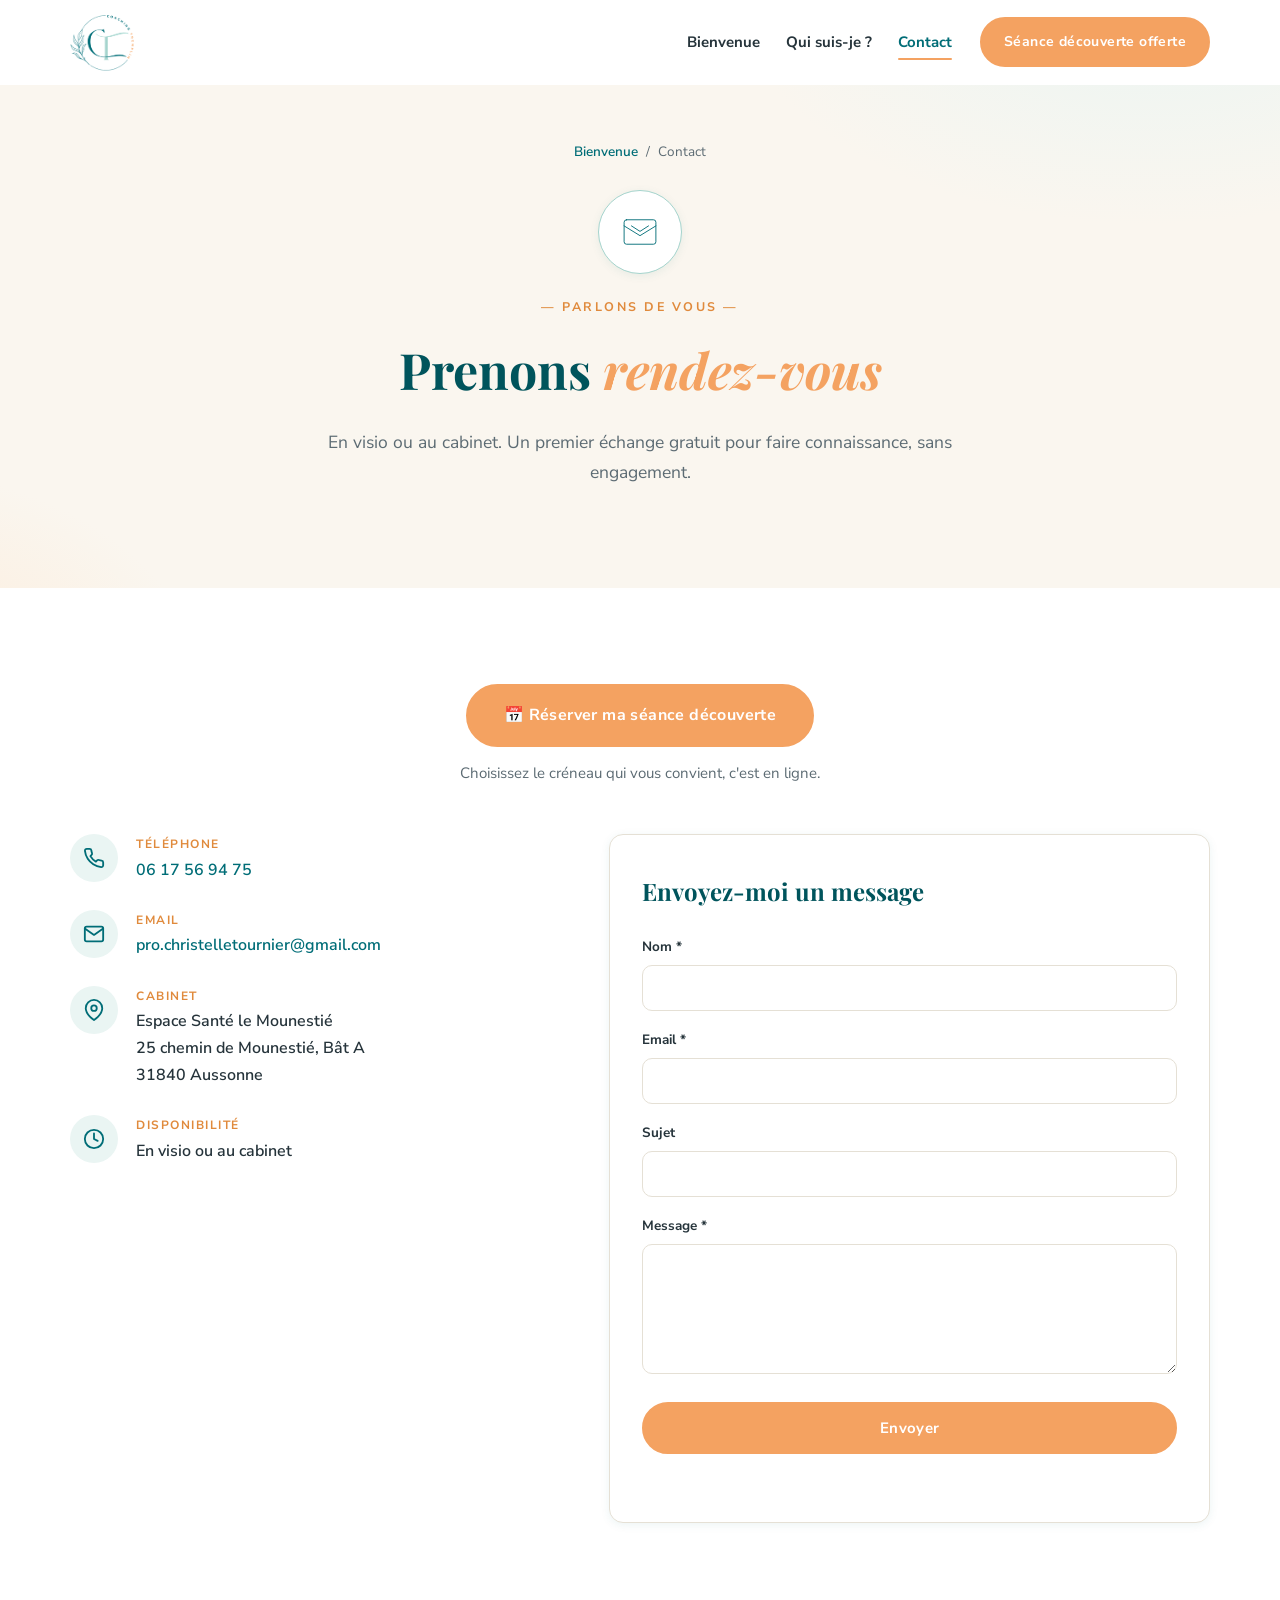
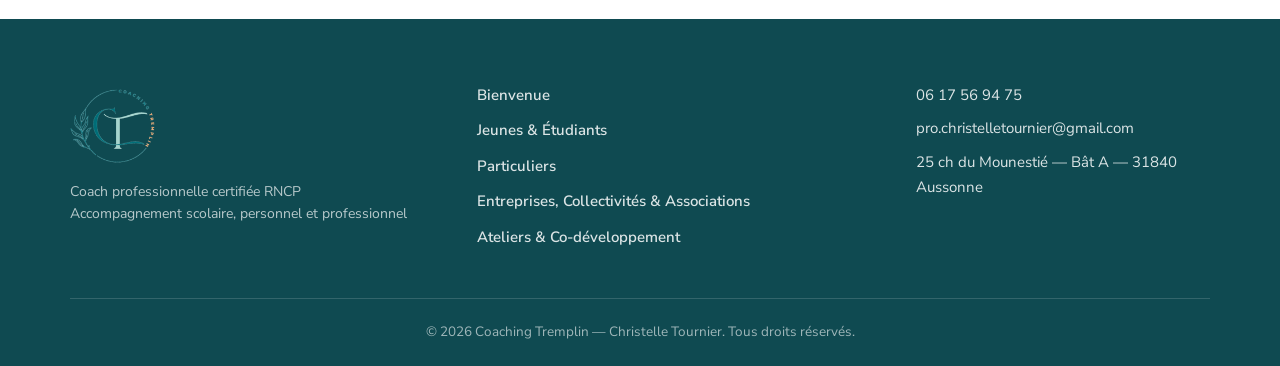
==== commit b5ccfb6d: "Add files via upload" ====
--- a/contact.html
+++ b/contact.html
@@ -161,10 +161,9 @@
             <nav class="footer__nav" aria-label="Navigation pied de page">
                 <a href="index.html">Bienvenue</a>
                 <a href="jeunes-etudiants.html">Jeunes &amp; Étudiants</a>
-                <a href="professionnels-particuliers.html">Professionnels &amp; Particuliers</a>
-                <a href="index.html#apropos">Qui suis-je ?</a>
-                <a href="contact.html">Contact</a>
-                <a href="mentions-legales.html">Mentions légales</a>
+                <a href="professionnels-particuliers.html">Particuliers</a>
+                <a href="#services">Entreprises, Collectivités &amp; Associations</a>
+                <a href="#services">Ateliers &amp; Co-développement</a>
             </nav>
             <div class="footer__contact">
                 <p><a href="tel:+33617569475">06 17 56 94 75</a></p>
--- a/css/style.css
+++ b/css/style.css
@@ -399,14 +399,49 @@
     color: #2D9E75;
 }
 
+.role-wrapper {
+    display: flex;
+    align-items: stretch;
+    gap: 3rem;
+    margin-top: 2em;
+    max-width: 900px;
+    margin-inline: auto;
+}
+
+.role-image {
+    flex-shrink: 0;
+}
+
+.role-text-box {
+    flex: 1;
+    padding: 2rem;
+    background: var(--mint-soft);
+    border-radius: var(--radius);
+}
+
+.role-decor {
+    width: 100%;
+    max-width: 180px;
+    height: 100%;
+    object-fit: cover;
+    border-radius: 16px;
+    box-shadow: var(--shadow-lg);
+    margin: 0;
+}
+
+.role-callout {
+    margin-top: 0;
+}
+
 .role-callout__text {
-    max-width: 720px;
-    margin: 0 auto;
+    max-width: none;
+    margin: 0;
     color: var(--muted);
     text-align: left;
 }
 
 .role-list {
+    margin-bottom: 1.5rem;
     list-style: disc inside;
     margin: 0 0 1.5em;
     padding: 0;
@@ -734,7 +769,9 @@
 }
 .value-card:hover { transform: translateY(-5px); box-shadow: var(--shadow-md); }
 
-.value-card__icon { font-size: 26px; display: block; margin-bottom: 16px; }
+.value-card__icon { width: 52px; height: 52px; display: flex; align-items: center; justify-content: center; margin: 0 auto 16px; font-size: 26px; line-height: 1; }
+.value-card__icon img { max-width: 100%; max-height: 100%; }
+.value-card__text { text-align: center; }
 .value-card__text { color: var(--muted); font-size: 15.5px; }
 
 /* ============================================
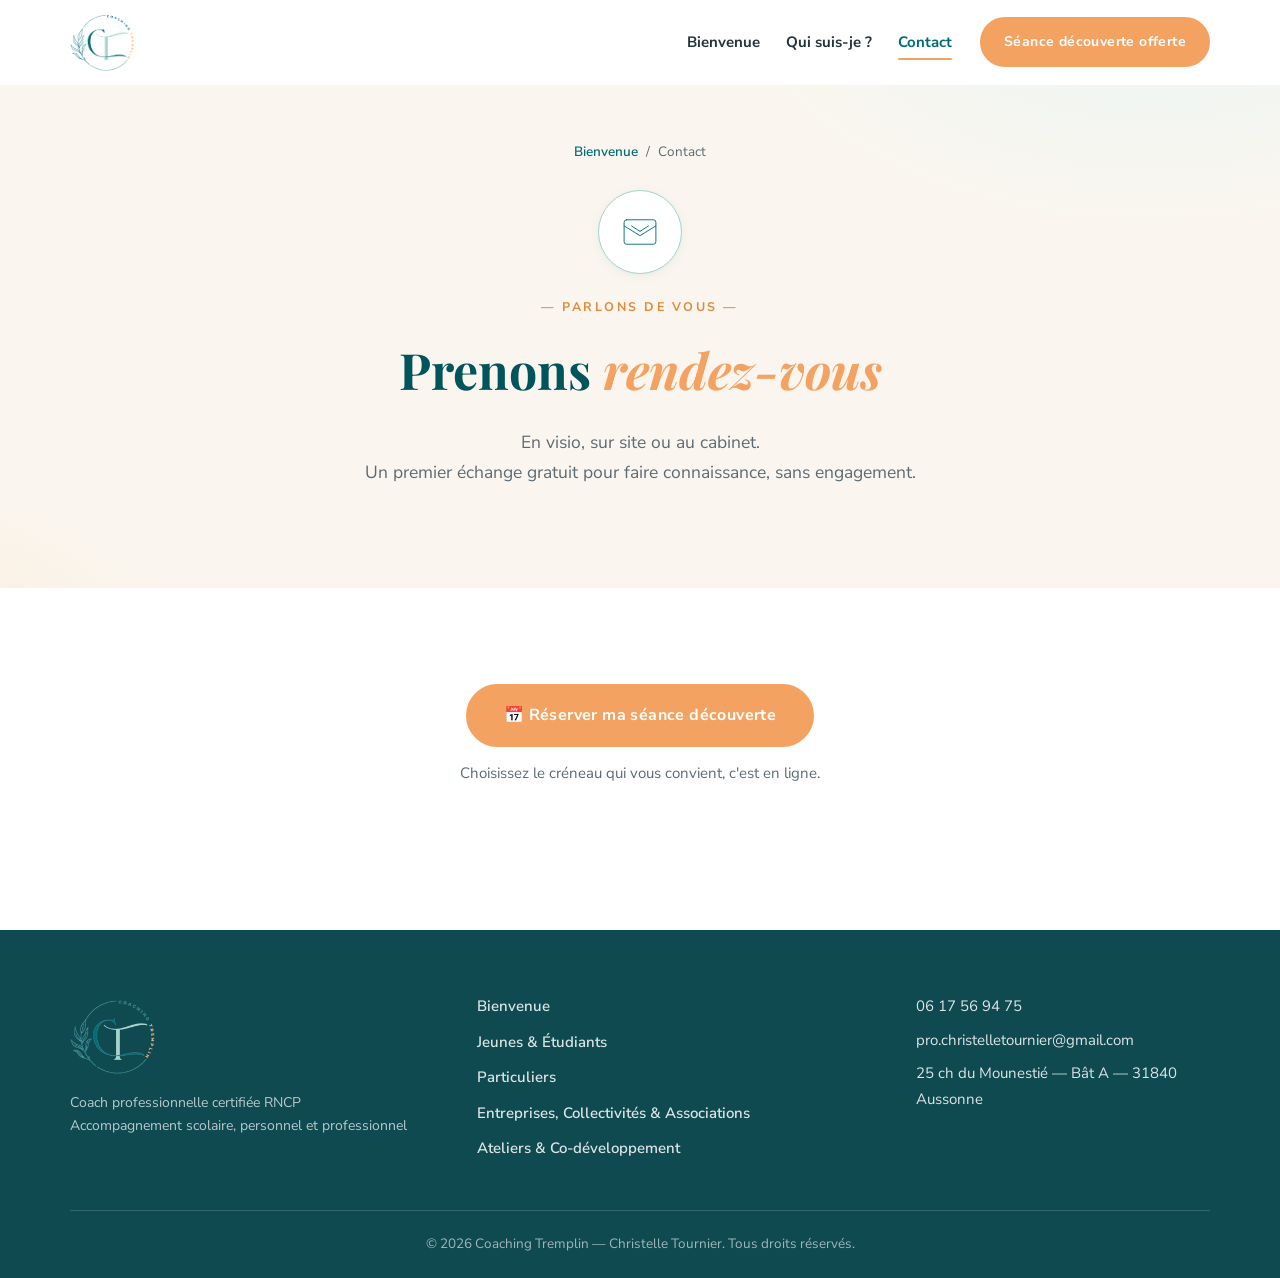
==== commit ab1a9929: "Add files via upload" ====
--- a/contact.html
+++ b/contact.html
@@ -58,9 +58,9 @@
                 </svg>
             </div>
             <p class="page-hero__label">— Parlons de vous —</p>
-            <h1 class="page-hero__title">Prenons <em>rendez-vous</em></h1>
+            <h1 class="page-hero__title">Prenons <em>rendez-vous</em><br></h1>
             <p class="page-hero__subtitle">
-                En visio ou au cabinet. Un premier échange gratuit pour faire connaissance, sans engagement.
+                En visio, sur site ou au cabinet.<br>Un premier échange gratuit pour faire connaissance, sans engagement.
             </p>
         </div>
     </section>
@@ -74,79 +74,6 @@
             </div>
 
             <div class="contact__grid">
-                <div class="contact__info">
-                    <div class="contact__item">
-                        <div class="contact__icon">
-                            <svg viewBox="0 0 24 24" fill="none" stroke="currentColor" stroke-width="2" stroke-linecap="round" stroke-linejoin="round">
-                                <path d="M22 16.92v3a2 2 0 0 1-2.18 2 19.8 19.8 0 0 1-8.63-3.07 19.5 19.5 0 0 1-6-6 19.8 19.8 0 0 1-3.07-8.67A2 2 0 0 1 4.11 2h3a2 2 0 0 1 2 1.72 12.8 12.8 0 0 0 .7 2.81 2 2 0 0 1-.45 2.11L8.09 9.91a16 16 0 0 0 6 6l1.27-1.27a2 2 0 0 1 2.11-.45 12.8 12.8 0 0 0 2.81.7A2 2 0 0 1 22 16.92z"/>
-                            </svg>
-                        </div>
-                        <div>
-                            <p class="contact__label">Téléphone</p>
-                            <p class="contact__value"><a href="tel:+33617569475">06 17 56 94 75</a></p>
-                        </div>
-                    </div>
-                    <div class="contact__item">
-                        <div class="contact__icon">
-                            <svg viewBox="0 0 24 24" fill="none" stroke="currentColor" stroke-width="2" stroke-linecap="round" stroke-linejoin="round">
-                                <path d="M4 4h16c1.1 0 2 .9 2 2v12c0 1.1-.9 2-2 2H4c-1.1 0-2-.9-2-2V6c0-1.1.9-2 2-2z"/>
-                                <polyline points="22,6 12,13 2,6"/>
-                            </svg>
-                        </div>
-                        <div>
-                            <p class="contact__label">Email</p>
-                            <p class="contact__value"><a href="mailto:pro.christelletournier@gmail.com">pro.christelletournier@gmail.com</a></p>
-                        </div>
-                    </div>
-                    <div class="contact__item">
-                        <div class="contact__icon">
-                            <svg viewBox="0 0 24 24" fill="none" stroke="currentColor" stroke-width="2" stroke-linecap="round" stroke-linejoin="round">
-                                <path d="M21 10c0 7-9 13-9 13s-9-6-9-13a9 9 0 0 1 18 0z"/>
-                                <circle cx="12" cy="10" r="3"/>
-                            </svg>
-                        </div>
-                        <div>
-                            <p class="contact__label">Cabinet</p>
-                            <p class="contact__value">Espace Santé le Mounestié</p>
-                            <p class="contact__value">25 chemin de Mounestié, Bât A</p>
-                            <p class="contact__value">31840 Aussonne</p>
-                        </div>
-                    </div>
-                    <div class="contact__item">
-                        <div class="contact__icon">
-                            <svg viewBox="0 0 24 24" fill="none" stroke="currentColor" stroke-width="2" stroke-linecap="round" stroke-linejoin="round">
-                                <circle cx="12" cy="12" r="10"/>
-                                <path d="M12 6v6l4 2"/>
-                            </svg>
-                        </div>
-                        <div>
-                            <p class="contact__label">Disponibilité</p>
-                            <p class="contact__value">En visio ou au cabinet</p>
-                        </div>
-                    </div>
-                </div>
-
-                <form class="contact__form" id="contactForm" novalidate>
-                    <h3 class="form__title">Envoyez-moi un message</h3>
-                    <div class="form__group">
-                        <label for="name" class="form__label">Nom *</label>
-                        <input type="text" id="name" class="form__input" required>
-                    </div>
-                    <div class="form__group">
-                        <label for="email" class="form__label">Email *</label>
-                        <input type="email" id="email" class="form__input" required>
-                    </div>
-                    <div class="form__group">
-                        <label for="subject" class="form__label">Sujet</label>
-                        <input type="text" id="subject" class="form__input">
-                    </div>
-                    <div class="form__group">
-                        <label for="message" class="form__label">Message *</label>
-                        <textarea id="message" class="form__textarea" rows="5" required></textarea>
-                    </div>
-                    <button type="submit" class="btn btn--primary btn--full">Envoyer</button>
-                    <p class="form__footnote" id="formMessage"></p>
-                </form>
             </div>
         </div>
     </section>
--- a/css/style.css
+++ b/css/style.css
@@ -148,14 +148,28 @@
 
 /* ---------- Badges ---------- */
 .badge {
-    display: inline-block;
-    padding: 8px 16px;
+    display: inline-flex;
+    align-items: center;
+    justify-content: center;
+    text-align: center;
+    padding: 10px 20px;
     border-radius: 999px;
     background: var(--mint-soft);
     color: var(--teal-dark);
-    font-size: 14px;
+    font-size: 13px;
     font-weight: 600;
+    letter-spacing: 0.5px;
+    line-height: 1;
     border: 1px solid var(--mint);
+    box-shadow: 0 2px 8px rgba(0,0,0,0.06);
+    transition: all 0.2s ease;
+}
+
+.badge:hover {
+    background: var(--mint);
+    color: var(--peach-dark);
+    transform: translateY(-2px);
+    box-shadow: 0 4px 12px rgba(0,0,0,0.1);
 }
 
 /* ============================================
@@ -338,7 +352,7 @@
 
 .hero__actions { display: flex; flex-wrap: wrap; gap: 14px; margin-bottom: 34px; }
 
-.hero__badges { display: flex; flex-wrap: wrap; gap: 10px; }
+.hero__badges { display: flex; flex-wrap: nowrap; gap: 10px; justify-content: center; }
 
 /* Photo */
 .hero__photo-wrap { position: relative; display: flex; justify-content: center; padding-top: 48px; }
@@ -525,6 +539,7 @@
 .service-card__text { color: var(--muted); font-size: 15.5px; margin-bottom: 22px; flex-grow: 1; }
 
 .service-card__link {
+    display: none;
     font-weight: 700;
     font-size: 15px;
     color: var(--teal);
